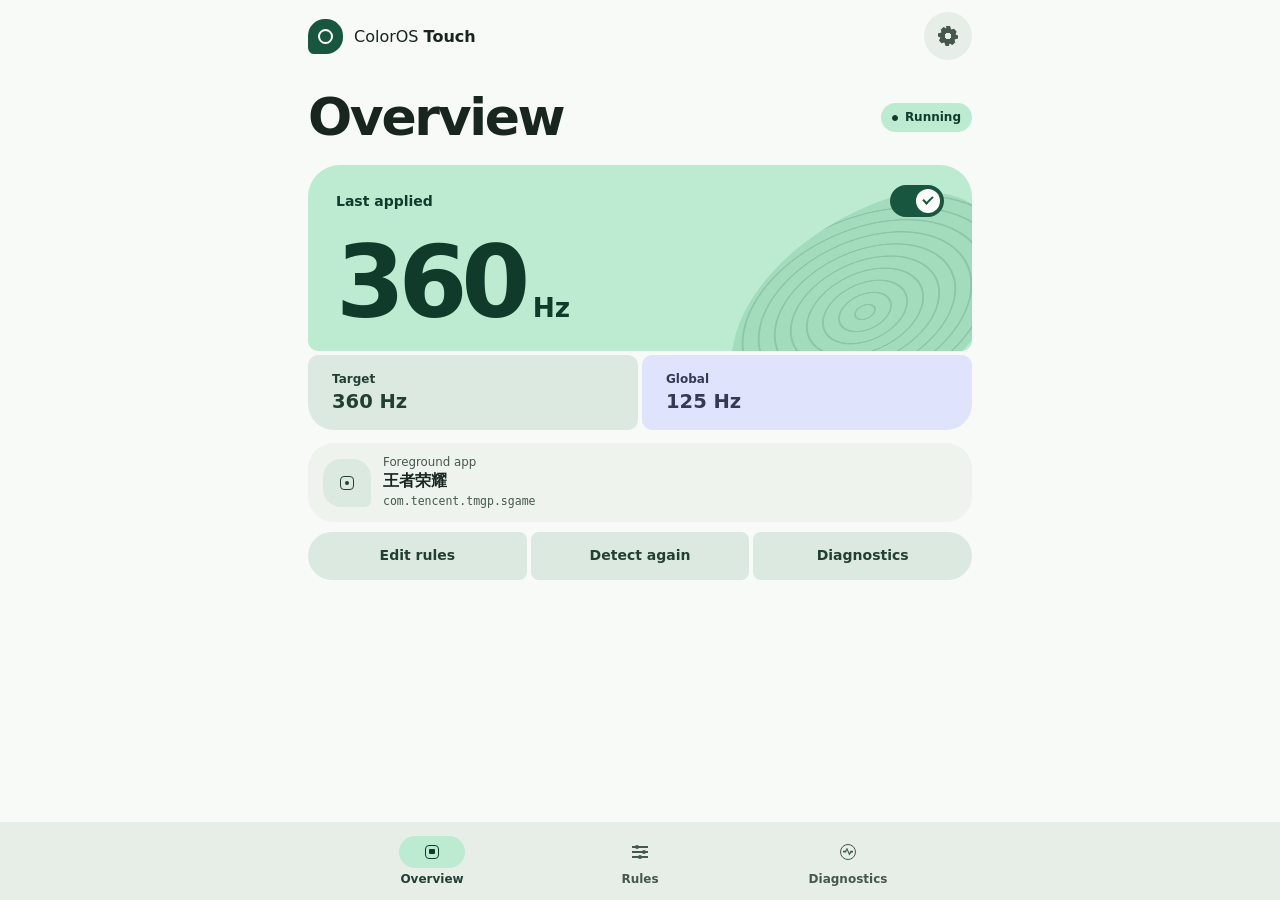
==== module/webroot/index.html @ fee04b83 "chore: prepare v1.0.0 public release - reset module and Rust listener versions to 1.0.0 / versionCod" ====
<!doctype html>
<html lang="zh-CN">
<head>
  <meta charset="utf-8">
  <meta name="viewport" content="width=device-width,initial-scale=1,viewport-fit=cover">
  <meta name="theme-color" content="#f7faf6">
  <meta name="color-scheme" content="light dark">
  <title>ColorOS Touch</title>
  <link rel="stylesheet" href="style.css">
  <script defer src="script.js"></script>
</head>
<body>
  <header class="topbar">
    <div class="brand"><span class="mark" aria-hidden="true"></span><span>ColorOS <b>Touch</b></span></div>
    <button id="preferences" class="icon-button" type="button" data-label="preferences" aria-label="界面设置"><span class="symbol settings-icon" aria-hidden="true"></span></button>
  </header>
  <main>
    <section id="overview" aria-labelledby="overview-title">
      <div class="page-heading">
        <h1 id="overview-title" data-i="overview">概览</h1>
        <span class="state" id="state" data-state="loading" role="status">加载中</span>
      </div>
      <div class="telemetry">
        <div class="telemetry-content">
          <div class="hero-art" aria-hidden="true"></div>
          <div class="hero-top">
            <span data-i="applied">最近成功下发</span>
            <label class="switch"><input id="enabled" type="checkbox" role="switch" data-label="enable" aria-label="启用触控优化" disabled><span></span></label>
          </div>
          <div class="rate"><strong id="applied">—</strong><span>Hz</span></div>
        </div>
        <div class="hero-bottom">
          <div><span data-i="target">目标档</span><b id="target">—</b></div>
          <div><span data-i="global">全局档</span><b id="global">—</b></div>
        </div>
      </div>
      <div class="info-panel foreground">
        <div class="app-glyph" aria-hidden="true"><span class="symbol app-icon"></span></div>
        <div><small data-i="foreground">前台应用</small><strong id="foreground">—</strong><span id="package" class="mono"></span></div>
      </div>
      <div id="shortcuts" class="quick-actions"></div>
    </section>

    <section id="rules" aria-labelledby="rules-title" hidden>
      <div class="page-heading"><h1 id="rules-title" data-i="rules">规则</h1><span id="rule-count" class="count"></span></div>
      <div class="info-panel global-control"><label for="global-rate" data-i="global">全局档</label><select id="global-rate" disabled></select></div>
      <div class="rules-block">
        <label class="search"><span class="symbol search-icon" aria-hidden="true"></span><input id="search" type="search" data-placeholder="search" data-label="search" placeholder="搜索应用或包名"></label>
        <div id="rule-list" class="rule-list"></div>
        <button id="add-rule" class="add" type="button"><span class="symbol plus-icon" aria-hidden="true"></span><span data-i="addRule">新增规则</span></button>
      </div>
      <details id="advanced" class="advanced">
        <summary data-i="advanced">高级设置</summary>
        <div class="advanced-body">
          <label for="rates-text" data-i="mappings">触控命令映射</label>
          <textarea id="rates-text" rows="6" spellcheck="false" dir="ltr"></textarea>
          <label class="check-row"><input type="checkbox" id="fallback-enabled"><span data-i="fallback">为指定应用加强校准</span></label>
          <label for="fallback-items" data-i="watchlist">应用包名（每行一个）</label>
          <textarea id="fallback-items" rows="3" spellcheck="false" dir="ltr"></textarea>
          <label class="inline" for="poll-interval"><span data-i="interval">校准间隔（秒）</span><input id="poll-interval" type="number" min="1" max="60"></label>
          <div class="inline" id="backend-row" hidden><label for="backend" data-i="backend">监听后端</label><select id="backend"><option value="shell">Shell</option><option value="rust">Rust · Experimental</option></select></div>
          <div class="inline"><span data-i="shortcuts">概览快捷操作</span><div id="shortcut-selects" class="shortcut-selects"></div></div>
        </div>
      </details>
      <div id="save-bar" class="save-bar" hidden><span data-i="unsaved">有未保存的修改</span><button id="discard" class="quiet" type="button" data-i="discard">撤销</button><button id="save" class="primary" type="button" data-i="save">保存</button></div>
    </section>

    <section id="diagnostics" aria-labelledby="diagnostics-title" hidden>
      <div class="page-heading"><h1 id="diagnostics-title" data-i="diagnostics">诊断</h1></div>
      <dl class="diagnostics info-panel" id="details"></dl>
      <div class="actions connected"><button id="resync" class="primary" type="button" data-i="resync">重新检测</button><button id="refresh" type="button" data-i="refresh">刷新状态</button></div>
      <div class="log-panel">
        <div class="log-title"><h2 data-i="logs">运行日志</h2><button id="load-logs" class="quiet" type="button" data-i="loadLogs">查看</button><button id="copy-logs" class="quiet" type="button" data-i="copy" disabled>复制</button></div>
        <pre id="log-output" tabindex="0" data-i="logEmpty">日志按需读取</pre>
      </div>
    </section>
    <p id="message" class="message" role="status" hidden></p>
  </main>
  <nav class="tabbar" data-label="nav" aria-label="主导航">
    <button type="button" data-page="overview" aria-current="page"><span class="tab-indicator" aria-hidden="true"><span class="symbol overview-icon"></span></span><span data-i="overview">概览</span></button>
    <button type="button" data-page="rules"><span class="tab-indicator" aria-hidden="true"><span class="symbol rules-icon"></span></span><span data-i="rules">规则</span></button>
    <button type="button" data-page="diagnostics"><span class="tab-indicator" aria-hidden="true"><span class="symbol diagnostics-icon"></span></span><span data-i="diagnostics">诊断</span></button>
  </nav>
  <dialog id="prefs-dialog">
    <form method="dialog" class="dialog-content">
      <h2 data-i="preferences">界面设置</h2>
      <div class="inline"><label for="theme" data-i="theme">主题</label><select id="theme"><option value="system" data-i="system">系统</option><option value="light" data-i="light">浅色</option><option value="dark" data-i="dark">深色</option></select></div>
      <div class="inline"><label for="language" data-i="language">语言</label><select id="language"><option value="system" data-i="system">系统</option><option value="zh">简体中文</option><option value="en">English</option></select></div>
      <button class="primary" value="done" data-i="done">完成</button>
    </form>
  </dialog>
  <dialog id="rule-dialog">
    <form id="rule-form" class="dialog-content">
      <h2 data-i="newRule">新增应用规则</h2>
      <label for="app-input" data-i="packageName">应用包名</label>
      <input id="app-input" list="installed-apps" required autocomplete="off" spellcheck="false" pattern="[A-Za-z0-9_]+(\.[A-Za-z0-9_]+)+" placeholder="com.example.app">
      <datalist id="installed-apps"></datalist>
      <label for="app-rate" data-i="target">目标档</label><select id="app-rate"></select>
      <div class="actions"><button id="cancel-rule" type="button" data-i="cancel">取消</button><button class="primary" type="submit" data-i="add">添加</button></div>
    </form>
  </dialog>
  <dialog id="confirm-dialog">
    <form method="dialog" class="dialog-content"><h2 data-i="unsaved">有未保存的修改</h2><p data-i="leavePrompt">离开此页前，保存或放弃修改。</p>
      <div class="actions"><button value="cancel" data-i="cancel">取消</button><button value="discard" data-i="discard">撤销</button><button value="save" class="primary" data-i="save">保存</button></div>
    </form>
  </dialog>
  <dialog id="dropdown-menu" class="dropdown-menu"><div id="dropdown-options" role="listbox"></div></dialog>
</body>
</html>
---- module/webroot/style.css ----
:root {
  color-scheme: light;
  --surface: #f7faf6;
  --surface-low: #eef3ee;
  --surface-container: #e7eee8;
  --surface-high: #dfe8e1;
  --surface-bright: #ffffff;
  --on-surface: #19251f;
  --on-surface-variant: #46574d;
  --outline: #74877a;
  --outline-variant: #c4d2c7;
  --primary: #18563f;
  --on-primary: #ffffff;
  --primary-container: #bcebd2;
  --on-primary-container: #103b2b;
  --secondary-container: #dce9e1;
  --on-secondary-container: #233f32;
  --tertiary-container: #e0e3fc;
  --on-tertiary-container: #343954;
  --error-container: #ffdad6;
  --on-error-container: #772821;
  --inverse-surface: #263a30;
  --inverse-on-surface: #f3fbf4;
  --nav-indicator: var(--primary-container);
  --on-nav-indicator: var(--on-primary-container);
  --art-fill: #a3dbbd;
  --art-line: #518b7047;
  --overlay: #0b1a146b;
  --shadow: #19352925;
  --state-layer: #294b3520;
  --nav-space: calc(78px + env(safe-area-inset-bottom));
  --gutter: clamp(16px, 5vw, 36px);
  --motion: 220ms cubic-bezier(.2, .8, .2, 1);
  font-family: Roboto, system-ui, -apple-system, "Segoe UI", "PingFang SC", "Microsoft YaHei", sans-serif;
  background: var(--surface);
  color: var(--on-surface);
}
:root[data-theme="dark"] {
  color-scheme: dark;
  --surface: #101813;
  --surface-low: #18231d;
  --surface-container: #202e26;
  --surface-high: #2a3b31;
  --surface-bright: #26362c;
  --on-surface: #e6f1e8;
  --on-surface-variant: #bbcbbf;
  --outline: #8d9f92;
  --outline-variant: #415448;
  --primary: #a3dfbe;
  --on-primary: #113929;
  --primary-container: #194b37;
  --on-primary-container: #ddf9e7;
  --secondary-container: #2b4638;
  --on-secondary-container: #d3ecdd;
  --tertiary-container: #353c5a;
  --on-tertiary-container: #e2e5ff;
  --error-container: #6a2925;
  --on-error-container: #ffd9d4;
  --inverse-surface: #d7ebde;
  --inverse-on-surface: #1f3528;
  --nav-indicator: var(--primary);
  --on-nav-indicator: var(--on-primary);
  --art-fill: #245d45;
  --art-line: #a3dfbe32;
  --overlay: #000a;
  --shadow: #0005;
  --state-layer: #deffe621;
}
*, *::before, *::after { box-sizing: border-box; }
[hidden] { display: none !important; }
body { margin: 0; }
h1, h2, p { margin: 0; }
h1 { font-size: clamp(2.15rem, 7.5vw, 3.25rem); font-weight: 760; line-height: 1.1; letter-spacing: -.045em; }
h2 { font-size: 1.15rem; font-weight: 720; }
button, input, select, textarea { font: inherit; }
button, select, input[type="checkbox"], summary { cursor: pointer; }
button, select, input:not([type="checkbox"]), textarea { color: var(--on-surface); }
button {
  position: relative;
  min-height: 48px;
  border: 0;
  border-radius: 99px;
  background: var(--secondary-container);
  color: var(--on-secondary-container);
  padding: .6rem 1rem;
  font-size: .875rem;
  line-height: 1.25;
  font-weight: 680;
  transition: border-radius var(--motion), background-color var(--motion), color var(--motion);
}
button:disabled, select:disabled { opacity: .54; cursor: default; }
button:enabled:active { border-radius: 12px; }
@media (hover: hover) {
  button:enabled:hover { background-image: linear-gradient(var(--state-layer), var(--state-layer)); }
}
:focus-visible { outline: 2px solid var(--primary); outline-offset: 3px; }
input:not([type="checkbox"]), select, textarea {
  min-height: 48px;
  min-width: 0;
  max-width: 100%;
  padding: .6rem .75rem;
  border: 1px solid var(--outline);
  border-radius: 12px;
  background: var(--surface-bright);
}
select { font-size: .875rem; }
textarea { width: 100%; resize: vertical; font: .82rem/1.6 ui-monospace, Consolas, monospace; }
input[type="checkbox"] { accent-color: var(--primary); width: 1.2rem; height: 1.2rem; flex: none; }
.primary { background-color: var(--primary); color: var(--on-primary); }
.quiet { color: var(--primary); background-color: transparent; }

/* App frame */
.topbar, main {
  max-width: 736px;
  margin-inline: auto;
  padding-left: max(var(--gutter), env(safe-area-inset-left));
  padding-right: max(var(--gutter), env(safe-area-inset-right));
}
.topbar {
  min-height: calc(72px + env(safe-area-inset-top));
  padding-top: env(safe-area-inset-top);
  display: flex;
  align-items: center;
  justify-content: space-between;
}
.brand { display: flex; align-items: center; gap: 11px; font-size: 1rem; font-weight: 540; }
.brand b { font-weight: 780; }
.mark {
  display: grid;
  place-items: center;
  width: 35px;
  height: 35px;
  border-radius: 48% 48% 48% 18%;
  background: var(--primary);
  color: var(--on-primary);
}
.mark::after { content: ""; width: 15px; height: 15px; border: 2px solid currentColor; border-radius: 50%; }
.icon-button { display: grid; place-items: center; width: 48px; padding: 0; background: var(--surface-container); color: var(--on-surface-variant); }
main { padding-bottom: calc(var(--nav-space) + 20px); }
.page-heading { display: flex; justify-content: space-between; align-items: center; gap: 10px; margin: 17px 0 19px; }
.state, .count {
  display: inline-flex;
  align-items: center;
  gap: 7px;
  padding: 7px 11px;
  border-radius: 99px;
  background: var(--surface-container);
  color: var(--on-surface-variant);
  font-size: .75rem;
  line-height: 1.2;
  font-weight: 700;
  white-space: nowrap;
}
.state::before { content: ""; width: 6px; height: 6px; border: 1px solid currentColor; border-radius: 50%; flex: none; }
.state[data-state="running"] { background: var(--primary-container); color: var(--on-primary-container); }
.state[data-state="running"]::before { background: currentColor; }
.state[data-state="paused"], .count { background: var(--tertiary-container); color: var(--on-tertiary-container); }
.state[data-state="degraded"], .state[data-state="stopped"] { background: var(--error-container); color: var(--on-error-container); }
.count { justify-content: center; min-width: 34px; }

/* The applied rate and related settings form one connected surface. */
.telemetry { display: grid; gap: 4px; }
.telemetry-content {
  position: relative;
  isolation: isolate;
  overflow: hidden;
  min-height: 186px;
  padding: 12px clamp(18px, 5vw, 28px) 19px;
  border-radius: 32px 32px 10px 10px;
  background: var(--primary-container);
  color: var(--on-primary-container);
}
.hero-art {
  position: absolute;
  z-index: -1;
  right: -43px;
  top: 52px;
  width: clamp(178px, 50%, 300px);
  height: 190px;
  transform: rotate(-25deg);
  border-radius: 65% 37% 61% 40%;
  background: repeating-radial-gradient(ellipse at center, transparent 0 9px, var(--art-line) 10px 11px, transparent 12px 17px), var(--art-fill);
  pointer-events: none;
}
.hero-top { display: flex; align-items: center; justify-content: space-between; gap: 12px; font-size: .875rem; font-weight: 680; }
.rate { display: flex; position: relative; align-items: baseline; flex-wrap: wrap; gap: 0 9px; margin-top: 8px; }
.rate strong {
  font-size: clamp(3.7rem, 18vw, 6.2rem);
  line-height: 1;
  font-weight: 820;
  font-variant-numeric: tabular-nums;
  letter-spacing: -.065em;
}
.rate > span { font-size: clamp(1.15rem, 4.6vw, 1.65rem); font-weight: 670; }
.hero-bottom { display: grid; grid-template-columns: repeat(2, minmax(0, 1fr)); gap: 4px; }
.hero-bottom > div {
  display: grid;
  align-content: center;
  gap: 4px;
  min-width: 0;
  min-height: 75px;
  padding: 11px clamp(15px, 5vw, 24px);
  border-radius: 10px 10px 10px 26px;
  background: var(--secondary-container);
  color: var(--on-secondary-container);
}
.hero-bottom > div:last-child { border-radius: 10px 10px 26px 10px; background: var(--tertiary-container); color: var(--on-tertiary-container); }
.hero-bottom span { font-size: .75rem; font-weight: 650; }
.hero-bottom b { font-size: 1.22rem; line-height: 1.2; font-variant-numeric: tabular-nums; overflow-wrap: anywhere; }
.switch { position: relative; display: block; width: 54px; height: 48px; flex: none; }
.switch input { position: absolute; inset: 0; margin: 0; opacity: 0; width: 100%; height: 100%; }
.switch span {
  position: absolute;
  pointer-events: none;
  inset: 8px 0;
  color: var(--on-primary-container);
  background: var(--primary-container);
  border: 2px solid currentColor;
  border-radius: 99px;
  transition: background-color var(--motion), border-color var(--motion);
}
.switch span::before {
  content: "";
  position: absolute;
  width: 16px;
  height: 16px;
  top: 6px;
  left: 6px;
  border-radius: 50%;
  background: currentColor;
  transition: transform var(--motion), width var(--motion), height var(--motion), background-color var(--motion);
}
.switch span::after {
  content: "";
  position: absolute;
  width: 10px;
  height: 6px;
  top: 9px;
  right: 9px;
  border-left: 2px solid var(--primary);
  border-bottom: 2px solid var(--primary);
  transform: rotate(-45deg);
  opacity: 0;
  transition: opacity var(--motion);
}
.switch input:checked + span { background: var(--primary); border-color: var(--primary); color: var(--on-primary); }
.switch input:checked + span::before { width: 24px; height: 24px; transform: translate(18px, -4px); }
.switch input:checked + span::after { opacity: 1; }
.switch input:focus-visible + span { outline: 2px solid var(--on-primary-container); outline-offset: 3px; }
.switch input:disabled + span { opacity: .55; }

/* Content surfaces */
.info-panel, .rules-block, .advanced, .log-panel { background: var(--surface-low); border-radius: 26px; }
.foreground { display: grid; grid-template-columns: auto minmax(0, 1fr); align-items: center; gap: 12px; margin: 13px 0 10px; padding: 12px 15px; }
.foreground > div:last-child { display: grid; gap: 2px; overflow-wrap: anywhere; }
.foreground small { font-size: .74rem; }
.foreground small, .mono { color: var(--on-surface-variant); }
.mono { font: .72rem/1.35 ui-monospace, Consolas, monospace; }
.mono:empty { display: none; }
.app-glyph {
  display: grid;
  place-items: center;
  width: 48px;
  height: 48px;
  border-radius: 18px 18px 6px 18px;
  background: var(--secondary-container);
  color: var(--on-secondary-container);
}
.quick-actions, .actions { display: flex; align-items: center; flex-wrap: wrap; gap: 8px; }
.quick-actions { gap: 4px; }
.quick-actions button, .connected button { flex: 1 1 0; }
.quick-actions button { min-width: min(100%, 76px); }
.quick-actions button:not(:only-child), .connected button { border-radius: 8px; }
.quick-actions button:first-child:not(:only-child), .connected button:first-child { border-radius: 24px 8px 8px 24px; }
.quick-actions button:last-child:not(:only-child), .connected button:last-child { border-radius: 8px 24px 24px 8px; }
.quick-actions button:enabled:active, .connected button:enabled:active { border-radius: 18px; }
.quick-actions button:only-child { flex: 0 1 auto; }
.connected { gap: 4px; }
.global-control, .inline { display: flex; flex-wrap: wrap; align-items: center; justify-content: space-between; gap: .7rem; }
.global-control { padding: 10px 13px 10px 17px; margin-bottom: 12px; background: var(--tertiary-container); color: var(--on-tertiary-container); font-weight: 710; }
.global-control select { min-width: 108px; }
.rules-block { padding: 12px; }
.search { position: relative; display: block; }
.search .symbol { position: absolute; left: 14px; top: 14px; color: var(--on-surface-variant); pointer-events: none; }
.search input {
  width: 100%;
  padding-inline: 43px 13px;
  border: 1px solid transparent;
  border-radius: 99px;
  background: var(--surface-high);
  font-size: .875rem;
}
.search input::placeholder { color: var(--on-surface-variant); opacity: 1; }
.rule-list { display: grid; gap: 3px; margin: 10px 0; }
.rule-row {
  display: grid;
  grid-template-columns: minmax(0, 1fr) minmax(0, auto) 48px;
  gap: 5px;
  align-items: center;
  min-height: 65px;
  padding: 6px 5px 6px 12px;
  border-radius: 6px;
  background: var(--surface-bright);
}
.rule-row:first-child { border-top-left-radius: 16px; border-top-right-radius: 16px; }
.rule-row:last-child { border-bottom-left-radius: 16px; border-bottom-right-radius: 16px; }
.rule-row span { display: block; overflow-wrap: anywhere; }
.rule-row span:first-child { font-weight: 650; font-size: .875rem; }
.rule-row select { max-width: 106px; padding-inline: 6px; }
.remove { padding: 0; font-size: 1.15rem; }
.empty { color: var(--on-surface-variant); text-align: center; padding: 18px 8px; font-size: .875rem; }
.add { display: flex; align-items: center; justify-content: center; gap: 8px; width: 100%; background: var(--primary-container); color: var(--on-primary-container); }
.advanced, .log-panel { margin-top: 12px; }
.advanced summary { display: flex; align-items: center; justify-content: space-between; gap: 10px; list-style: none; min-height: 54px; padding: 13px 17px; font-weight: 690; }
.advanced summary::-webkit-details-marker { display: none; }
.advanced summary::after { content: ""; flex: none; width: 9px; height: 9px; margin-right: 4px; border-right: 2px solid; border-bottom: 2px solid; transform: translateY(-2px) rotate(45deg); transition: transform var(--motion); }
.advanced[open] summary::after { transform: translateY(2px) rotate(225deg); }
.advanced-body, .dialog-content { display: grid; gap: 10px; min-width: 0; }
.advanced-body { padding: 0 15px 16px; font-size: .875rem; }
.advanced-body .inline { padding-top: 6px; }
.check-row { display: flex; align-items: center; gap: 8px; min-height: 48px; }
#poll-interval { width: 76px; }
.shortcut-selects, .shortcut-selects > div { display: flex; gap: 6px; flex-wrap: wrap; min-width: 0; }
.save-bar {
  position: sticky;
  bottom: calc(var(--nav-space) + 6px);
  scroll-margin-bottom: calc(var(--nav-space) + 6px);
  z-index: 2;
  display: flex;
  align-items: center;
  gap: 4px;
  margin-top: 12px;
  padding: 6px;
  background: var(--surface-high);
  border: 1px solid var(--outline-variant);
  border-radius: 24px;
  box-shadow: 0 3px 12px var(--shadow);
}
.save-bar span { margin-inline: 8px auto; font-size: .77rem; font-weight: 630; color: var(--on-surface-variant); }
.diagnostics { display: grid; gap: 3px; margin: 0 0 12px; background: transparent; }
.diagnostics > div {
  display: grid;
  grid-template-columns: minmax(0, 40%) minmax(0, 1fr);
  align-items: center;
  gap: 10px;
  min-height: 44px;
  padding: 10px 15px;
  border-radius: 6px;
  background: var(--surface-low);
  font-size: .875rem;
}
.diagnostics > div:first-child { border-top-left-radius: 24px; border-top-right-radius: 24px; }
.diagnostics > div:last-child { border-bottom-left-radius: 24px; border-bottom-right-radius: 24px; }
.diagnostics dt { color: var(--on-surface-variant); overflow-wrap: anywhere; }
.diagnostics dd { margin: 0; font-weight: 650; text-align: end; overflow-wrap: anywhere; }
.log-title { display: flex; gap: 2px; align-items: center; padding: 5px 6px 5px 14px; }
.log-title h2 { margin-inline-end: auto; font-size: 1rem; }
.log-title button { padding-inline: 10px; }
pre {
  margin: 0;
  padding: 12px 15px 15px;
  max-height: 320px;
  overflow: auto;
  overflow-wrap: anywhere;
  white-space: pre-wrap;
  border-top: 1px solid var(--outline-variant);
  color: var(--on-surface-variant);
  font: .78rem/1.55 ui-monospace, Consolas, monospace;
}
.message {
  position: fixed;
  z-index: 4;
  inset: auto 16px calc(var(--nav-space) + 8px);
  width: fit-content;
  max-width: calc(100% - 32px);
  margin: auto;
  padding: .75rem 1rem;
  border-radius: 16px;
  background: var(--inverse-surface);
  color: var(--inverse-on-surface);
  box-shadow: 0 6px 22px var(--shadow);
  overflow-wrap: anywhere;
}
.message[data-error="true"] { background: var(--error-container); color: var(--on-error-container); }

/* Navigation uses a separate selection indicator so every item keeps its touch target. */
.tabbar {
  position: fixed;
  z-index: 3;
  inset: auto 0 0;
  min-height: var(--nav-space);
  display: flex;
  align-items: center;
  justify-content: center;
  gap: clamp(4px, 2vw, 16px);
  padding: 4px max(12px, env(safe-area-inset-right)) calc(4px + env(safe-area-inset-bottom)) max(12px, env(safe-area-inset-left));
  background: var(--surface-container);
}
.tabbar button {
  display: grid;
  justify-items: center;
  align-content: center;
  gap: 4px;
  flex: 1 1 0;
  max-width: 192px;
  min-height: 62px;
  padding: 3px;
  background: transparent;
  color: var(--on-surface-variant);
  font-size: .75rem;
}
.tab-indicator {
  display: grid;
  place-items: center;
  width: 48px;
  height: 32px;
  border-radius: 12px;
  transition: width var(--motion), border-radius var(--motion), background-color var(--motion);
}
.tabbar button[aria-current="page"] { color: var(--on-secondary-container); font-weight: 780; }
.tabbar button[aria-current="page"] .tab-indicator { width: 66px; border-radius: 99px; background: var(--nav-indicator); color: var(--on-nav-indicator); }
.tabbar button:active .tab-indicator { border-radius: 10px; }
dialog {
  width: min(calc(100% - 32px), 420px);
  max-height: calc(100% - 32px);
  padding: 21px;
  border: 0;
  border-radius: 30px;
  background: var(--surface-container);
  color: var(--on-surface);
  box-shadow: 0 12px 36px var(--shadow);
}
dialog::backdrop { background: var(--overlay); }
.dialog-content h2 { margin-bottom: 6px; }
.dialog-content p { color: var(--on-surface-variant); }
.dialog-content .actions { justify-content: flex-end; margin-top: 6px; }

/* Shared select trigger and anchored menu. */
.dropdown-trigger {
  display: inline-flex;
  align-items: center;
  justify-content: space-between;
  gap: 12px;
  min-width: 0;
  max-width: 100%;
  padding-inline: 14px;
  border-radius: 16px;
  background: var(--surface-high);
  color: var(--on-surface);
  text-align: start;
}
.dropdown-trigger span { overflow: hidden; white-space: nowrap; text-overflow: ellipsis; }
.dropdown-trigger::after {
  content: "";
  width: 8px;
  height: 8px;
  flex: none;
  margin: -4px 2px 0 0;
  border: solid currentColor;
  border-width: 0 2px 2px 0;
  transform: rotate(45deg);
  transition: transform var(--motion);
}
.dropdown-trigger[aria-expanded="true"] { border-radius: 12px; background: var(--primary-container); color: var(--on-primary-container); }
.dropdown-trigger[aria-expanded="true"]::after { transform: translateY(4px) rotate(225deg); }
.inline .dropdown-trigger, .global-control .dropdown-trigger { min-width: min(100%, 108px); }
.rule-row .dropdown-trigger { max-width: 106px; padding-inline: 10px; gap: 8px; }
#app-rate-trigger { width: 100%; }
.dropdown-menu {
  position: fixed;
  inset: auto;
  max-width: none;
  margin: 0;
  padding: 6px;
  overflow: auto;
  overscroll-behavior: contain;
  border: 0;
  border-radius: 20px;
  background: var(--surface-bright);
  box-shadow: 0 5px 24px var(--shadow), 0 0 0 1px var(--outline-variant);
}
.dropdown-menu::backdrop { background: transparent; }
#dropdown-options { display: grid; gap: 3px; }
.dropdown-option {
  display: grid;
  grid-template-columns: minmax(0, 1fr) 12px;
  align-items: center;
  gap: 10px;
  padding-inline: 12px;
  border-radius: 8px;
  background: var(--surface-low);
  color: var(--on-surface);
  text-align: start;
  overflow-wrap: anywhere;
}
.dropdown-option:first-child { border-top-left-radius: 14px; border-top-right-radius: 14px; }
.dropdown-option:last-child { border-bottom-left-radius: 14px; border-bottom-right-radius: 14px; }
.dropdown-option[aria-selected="true"] { border-radius: 14px; background: var(--primary-container); color: var(--on-primary-container); }
.dropdown-option[aria-selected="true"]::after {
  content: "";
  width: 12px;
  height: 7px;
  border: solid currentColor;
  border-width: 0 0 2px 2px;
  transform: translateY(-2px) rotate(-45deg);
}
.dropdown-option:focus-visible { outline-offset: -3px; }

/* Small, local CSS icons keep the WebView offline. */
.symbol { position: relative; display: block; width: 20px; height: 20px; flex: none; }
.symbol::before, .symbol::after { content: ""; position: absolute; }
.settings-icon::before {
  inset: 0;
  background: radial-gradient(circle, transparent 0 3px, currentColor 3.5px);
  clip-path: polygon(40% 0, 60% 0, 66% 18%, 80% 14%, 93% 28%, 88% 43%, 100% 47%, 100% 62%, 83% 68%, 86% 83%, 72% 95%, 58% 88%, 54% 100%, 38% 100%, 32% 83%, 17% 86%, 5% 72%, 12% 58%, 0 53%, 0 38%, 17% 32%, 14% 17%, 28% 5%, 42% 12%);
}
.overview-icon::before, .app-icon::before { inset: 3px; border: 1.8px solid currentColor; border-radius: 4px; }
.overview-icon::after { inset: 7px 7px 8px; border-radius: 1px; background: currentColor; }
.app-icon::after { width: 4px; height: 4px; top: 8px; left: 8px; border-radius: 50%; background: currentColor; }
.rules-icon { background: linear-gradient(currentColor, currentColor) 2px 4px / 16px 2px no-repeat, linear-gradient(currentColor, currentColor) 2px 9px / 16px 2px no-repeat, linear-gradient(currentColor, currentColor) 2px 14px / 16px 2px no-repeat; }
.rules-icon::before, .rules-icon::after { width: 4px; height: 4px; background: currentColor; border-radius: 50%; }
.rules-icon::before { left: 5px; top: 3px; box-shadow: 3px 10px currentColor; }
.rules-icon::after { left: 12px; top: 8px; }
.diagnostics-icon::before { inset: 2px; border: 1.8px solid currentColor; border-radius: 50%; }
.diagnostics-icon::after {
  inset: 6px 5px;
  background: currentColor;
  clip-path: polygon(0 41%, 23% 41%, 40% 0, 64% 70%, 75% 41%, 100% 41%, 100% 61%, 84% 61%, 63% 100%, 39% 32%, 31% 61%, 0 61%);
}
.search-icon::before { inset: 1px 5px 5px 1px; border: 1.8px solid currentColor; border-radius: 50%; }
.search-icon::after { width: 7px; height: 2px; top: 14px; left: 12px; transform: rotate(45deg); border-radius: 2px; background: currentColor; }
.plus-icon::before, .plus-icon::after { background: currentColor; border-radius: 2px; }
.plus-icon::before { inset: 9px 3px; }
.plus-icon::after { inset: 3px 9px; }
@media (prefers-reduced-motion: reduce) {
  :root { --motion: 0s; }
}
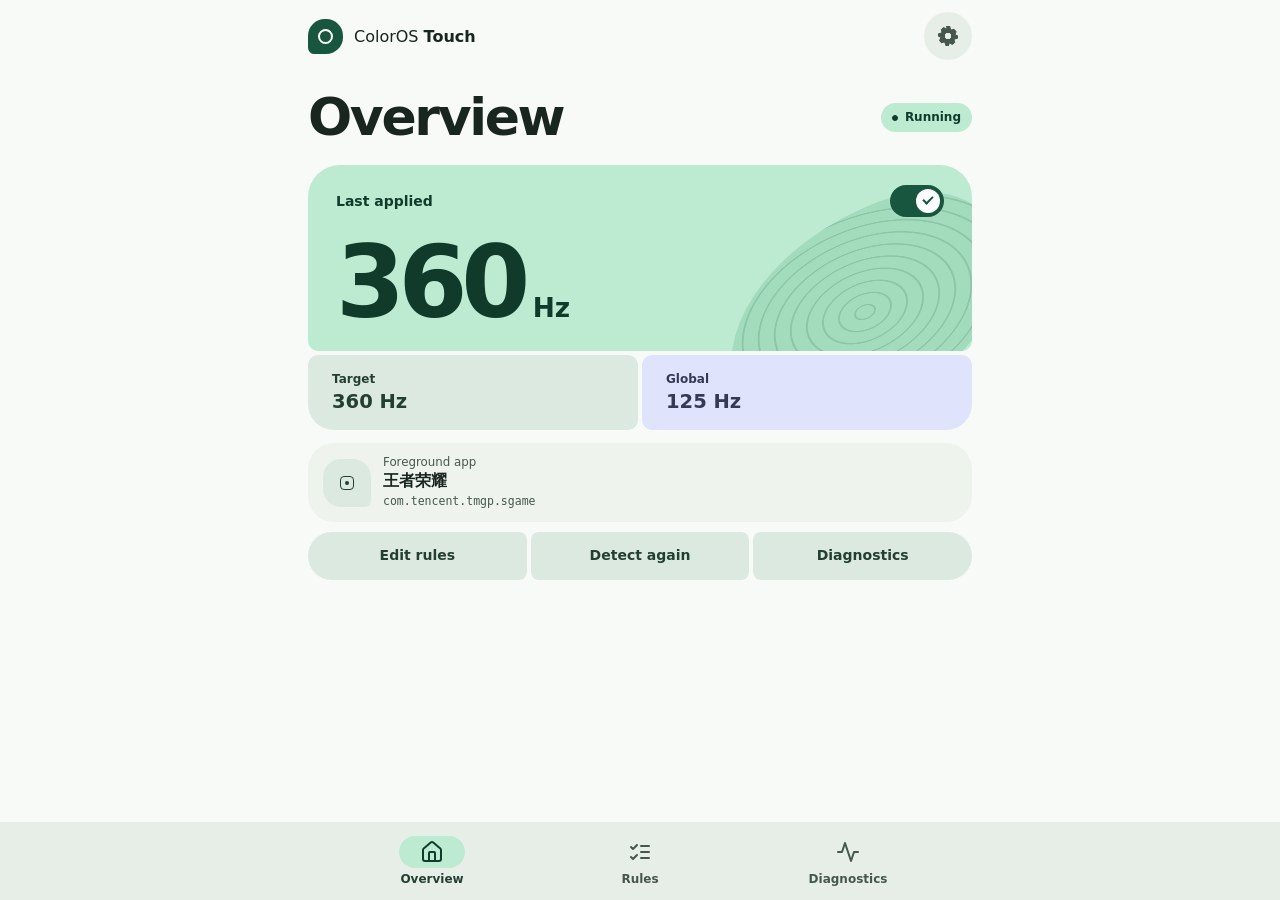
==== commit caf456da: "fix(webui): clarify bottom navigation icons" ====
--- a/module/webroot/index.html
+++ b/module/webroot/index.html
@@ -58,7 +58,6 @@
           <label for="fallback-items" data-i="watchlist">应用包名（每行一个）</label>
           <textarea id="fallback-items" rows="3" spellcheck="false" dir="ltr"></textarea>
           <label class="inline" for="poll-interval"><span data-i="interval">校准间隔（秒）</span><input id="poll-interval" type="number" min="1" max="60"></label>
-          <div class="inline" id="backend-row" hidden><label for="backend" data-i="backend">监听后端</label><select id="backend"><option value="shell">Shell</option><option value="rust">Rust · Experimental</option></select></div>
           <div class="inline"><span data-i="shortcuts">概览快捷操作</span><div id="shortcut-selects" class="shortcut-selects"></div></div>
         </div>
       </details>
@@ -76,10 +75,44 @@
     </section>
     <p id="message" class="message" role="status" hidden></p>
   </main>
+  <!-- Lucide icons: house, list-checks, activity.
+       Copyright (c) 2026 Lucide Icons and Contributors
+       Permission to use, copy, modify, and/or distribute this software for any
+       purpose with or without fee is hereby granted, provided that the above
+       copyright notice and this permission notice appear in all copies.
+       THE SOFTWARE IS PROVIDED "AS IS" AND THE AUTHOR DISCLAIMS ALL WARRANTIES
+       WITH REGARD TO THIS SOFTWARE INCLUDING ALL IMPLIED WARRANTIES OF
+       MERCHANTABILITY AND FITNESS. IN NO EVENT SHALL THE AUTHOR BE LIABLE FOR
+       ANY SPECIAL, DIRECT, INDIRECT, OR CONSEQUENTIAL DAMAGES OR ANY DAMAGES
+       WHATSOEVER RESULTING FROM LOSS OF USE, DATA OR PROFITS, WHETHER IN AN
+       ACTION OF CONTRACT, NEGLIGENCE OR OTHER TORTIOUS ACTION, ARISING OUT OF
+       OR IN CONNECTION WITH THE USE OR PERFORMANCE OF THIS SOFTWARE. -->
   <nav class="tabbar" data-label="nav" aria-label="主导航">
-    <button type="button" data-page="overview" aria-current="page"><span class="tab-indicator" aria-hidden="true"><span class="symbol overview-icon"></span></span><span data-i="overview">概览</span></button>
-    <button type="button" data-page="rules"><span class="tab-indicator" aria-hidden="true"><span class="symbol rules-icon"></span></span><span data-i="rules">规则</span></button>
-    <button type="button" data-page="diagnostics"><span class="tab-indicator" aria-hidden="true"><span class="symbol diagnostics-icon"></span></span><span data-i="diagnostics">诊断</span></button>
+    <button type="button" data-page="overview" aria-current="page">
+      <span class="tab-indicator" aria-hidden="true">
+        <svg class="tab-icon" viewBox="0 0 24 24" focusable="false">
+          <path d="M15 21v-8a1 1 0 0 0-1-1h-4a1 1 0 0 0-1 1v8"/>
+          <path d="M3 10a2 2 0 0 1 .709-1.528l7-6a2 2 0 0 1 2.582 0l7 6A2 2 0 0 1 21 10v9a2 2 0 0 1-2 2H5a2 2 0 0 1-2-2z"/>
+        </svg>
+      </span>
+      <span data-i="overview">概览</span>
+    </button>
+    <button type="button" data-page="rules">
+      <span class="tab-indicator" aria-hidden="true">
+        <svg class="tab-icon" viewBox="0 0 24 24" focusable="false">
+          <path d="m3 17 2 2 4-4m-6-8 2 2 4-4M13 6h8m-8 6h8m-8 6h8"/>
+        </svg>
+      </span>
+      <span data-i="rules">规则</span>
+    </button>
+    <button type="button" data-page="diagnostics">
+      <span class="tab-indicator" aria-hidden="true">
+        <svg class="tab-icon" viewBox="0 0 24 24" focusable="false">
+          <path d="M22 12h-4l-3 9L9 3l-3 9H2"/>
+        </svg>
+      </span>
+      <span data-i="diagnostics">诊断</span>
+    </button>
   </nav>
   <dialog id="prefs-dialog">
     <form method="dialog" class="dialog-content">
@@ -92,9 +125,14 @@
   <dialog id="rule-dialog">
     <form id="rule-form" class="dialog-content">
       <h2 data-i="newRule">新增应用规则</h2>
-      <label for="app-input" data-i="packageName">应用包名</label>
-      <input id="app-input" list="installed-apps" required autocomplete="off" spellcheck="false" pattern="[A-Za-z0-9_]+(\.[A-Za-z0-9_]+)+" placeholder="com.example.app">
-      <datalist id="installed-apps"></datalist>
+      <label id="app-input-label" for="app-input" data-i="packageName">应用包名</label>
+      <div id="app-picker" class="app-picker">
+        <div class="app-picker-field">
+          <input id="app-input" role="combobox" aria-autocomplete="list" aria-controls="installed-apps" aria-expanded="false" required autocomplete="off" autocapitalize="none" spellcheck="false" pattern="[A-Za-z0-9_]+(\.[A-Za-z0-9_]+)+" placeholder="com.example.app">
+          <button id="app-list-toggle" class="app-list-toggle" type="button" tabindex="-1" aria-controls="installed-apps" aria-expanded="false" aria-label="已安装应用" data-label="installedApps"></button>
+        </div>
+        <div id="installed-apps" class="app-suggestions" role="listbox" aria-labelledby="app-input-label" tabindex="-1" hidden></div>
+      </div>
       <label for="app-rate" data-i="target">目标档</label><select id="app-rate"></select>
       <div class="actions"><button id="cancel-rule" type="button" data-i="cancel">取消</button><button class="primary" type="submit" data-i="add">添加</button></div>
     </form>
--- a/module/webroot/style.css
+++ b/module/webroot/style.css
@@ -417,6 +417,16 @@
   border-radius: 12px;
   transition: width var(--motion), border-radius var(--motion), background-color var(--motion);
 }
+.tab-icon {
+  display: block;
+  width: 24px;
+  height: 24px;
+  fill: none;
+  stroke: currentColor;
+  stroke-width: 2;
+  stroke-linecap: round;
+  stroke-linejoin: round;
+}
 .tabbar button[aria-current="page"] { color: var(--on-secondary-container); font-weight: 780; }
 .tabbar button[aria-current="page"] .tab-indicator { width: 66px; border-radius: 99px; background: var(--nav-indicator); color: var(--on-nav-indicator); }
 .tabbar button:active .tab-indicator { border-radius: 10px; }
@@ -435,6 +445,69 @@
 .dialog-content p { color: var(--on-surface-variant); }
 .dialog-content .actions { justify-content: flex-end; margin-top: 6px; }
 
+#rule-dialog[open] {
+  position: fixed;
+  top: calc(var(--rule-viewport-top, 0px) + var(--rule-viewport-height, 100vh) / 2);
+  bottom: auto;
+  margin-block: 0;
+  max-height: calc(var(--rule-viewport-height, 100vh) - 24px);
+  transform: translateY(-50%);
+  overflow: auto;
+  overscroll-behavior: contain;
+}
+.app-picker-field { position: relative; }
+#app-input { width: 100%; padding-inline-end: 52px; }
+.app-list-toggle {
+  position: absolute;
+  inset-block: 0;
+  inset-inline-end: 0;
+  display: grid;
+  place-items: center;
+  width: 48px;
+  padding: 0;
+  border-radius: 12px;
+  background: transparent;
+  color: var(--on-surface);
+}
+.app-list-toggle:focus-visible { outline-offset: -4px; }
+.app-suggestions {
+  margin-top: 6px;
+  max-height: clamp(56px, calc(var(--rule-viewport-height, 100vh) * .35), 160px);
+  overflow: auto;
+  overscroll-behavior: contain;
+  border: 1px solid var(--outline-variant);
+  border-radius: 12px;
+  background: var(--surface-bright);
+}
+.app-suggestion {
+  display: grid;
+  grid-template-columns: 28px minmax(0, 1fr);
+  align-items: center;
+  gap: 10px;
+  min-height: 48px;
+  padding: 8px 12px;
+  font-size: .875rem;
+  overflow-wrap: anywhere;
+  cursor: pointer;
+}
+.app-suggestion-icon {
+  display: grid;
+  place-items: center;
+  width: 28px;
+  height: 28px;
+  border-radius: 8px;
+  background: var(--secondary-container);
+  color: var(--on-secondary-container);
+}
+.app-suggestion-icon img { width: 100%; height: 100%; object-fit: contain; border-radius: inherit; }
+.app-suggestion-text { display: grid; grid-template-columns: minmax(0, 1fr); }
+.app-suggestion + .app-suggestion { border-top: 1px solid var(--outline-variant); }
+.app-suggestion small { color: var(--on-surface-variant); }
+@media (hover: hover) {
+  .app-suggestion:hover { background: var(--surface-high); }
+}
+.app-suggestion[aria-selected="true"] { background: var(--primary-container); color: var(--on-primary-container); }
+
 /* Shared select trigger and anchored menu. */
 .dropdown-trigger {
   display: inline-flex;
@@ -450,7 +523,7 @@
   text-align: start;
 }
 .dropdown-trigger span { overflow: hidden; white-space: nowrap; text-overflow: ellipsis; }
-.dropdown-trigger::after {
+.dropdown-trigger::after, .app-list-toggle::after {
   content: "";
   width: 8px;
   height: 8px;
@@ -462,7 +535,7 @@
   transition: transform var(--motion);
 }
 .dropdown-trigger[aria-expanded="true"] { border-radius: 12px; background: var(--primary-container); color: var(--on-primary-container); }
-.dropdown-trigger[aria-expanded="true"]::after { transform: translateY(4px) rotate(225deg); }
+.dropdown-trigger[aria-expanded="true"]::after, .app-list-toggle[aria-expanded="true"]::after { transform: translateY(4px) rotate(225deg); }
 .inline .dropdown-trigger, .global-control .dropdown-trigger { min-width: min(100%, 108px); }
 .rule-row .dropdown-trigger { max-width: 106px; padding-inline: 10px; gap: 8px; }
 #app-rate-trigger { width: 100%; }
@@ -514,19 +587,8 @@
   background: radial-gradient(circle, transparent 0 3px, currentColor 3.5px);
   clip-path: polygon(40% 0, 60% 0, 66% 18%, 80% 14%, 93% 28%, 88% 43%, 100% 47%, 100% 62%, 83% 68%, 86% 83%, 72% 95%, 58% 88%, 54% 100%, 38% 100%, 32% 83%, 17% 86%, 5% 72%, 12% 58%, 0 53%, 0 38%, 17% 32%, 14% 17%, 28% 5%, 42% 12%);
 }
-.overview-icon::before, .app-icon::before { inset: 3px; border: 1.8px solid currentColor; border-radius: 4px; }
-.overview-icon::after { inset: 7px 7px 8px; border-radius: 1px; background: currentColor; }
+.app-icon::before { inset: 3px; border: 1.8px solid currentColor; border-radius: 4px; }
 .app-icon::after { width: 4px; height: 4px; top: 8px; left: 8px; border-radius: 50%; background: currentColor; }
-.rules-icon { background: linear-gradient(currentColor, currentColor) 2px 4px / 16px 2px no-repeat, linear-gradient(currentColor, currentColor) 2px 9px / 16px 2px no-repeat, linear-gradient(currentColor, currentColor) 2px 14px / 16px 2px no-repeat; }
-.rules-icon::before, .rules-icon::after { width: 4px; height: 4px; background: currentColor; border-radius: 50%; }
-.rules-icon::before { left: 5px; top: 3px; box-shadow: 3px 10px currentColor; }
-.rules-icon::after { left: 12px; top: 8px; }
-.diagnostics-icon::before { inset: 2px; border: 1.8px solid currentColor; border-radius: 50%; }
-.diagnostics-icon::after {
-  inset: 6px 5px;
-  background: currentColor;
-  clip-path: polygon(0 41%, 23% 41%, 40% 0, 64% 70%, 75% 41%, 100% 41%, 100% 61%, 84% 61%, 63% 100%, 39% 32%, 31% 61%, 0 61%);
-}
 .search-icon::before { inset: 1px 5px 5px 1px; border: 1.8px solid currentColor; border-radius: 50%; }
 .search-icon::after { width: 7px; height: 2px; top: 14px; left: 12px; transform: rotate(45deg); border-radius: 2px; background: currentColor; }
 .plus-icon::before, .plus-icon::after { background: currentColor; border-radius: 2px; }
